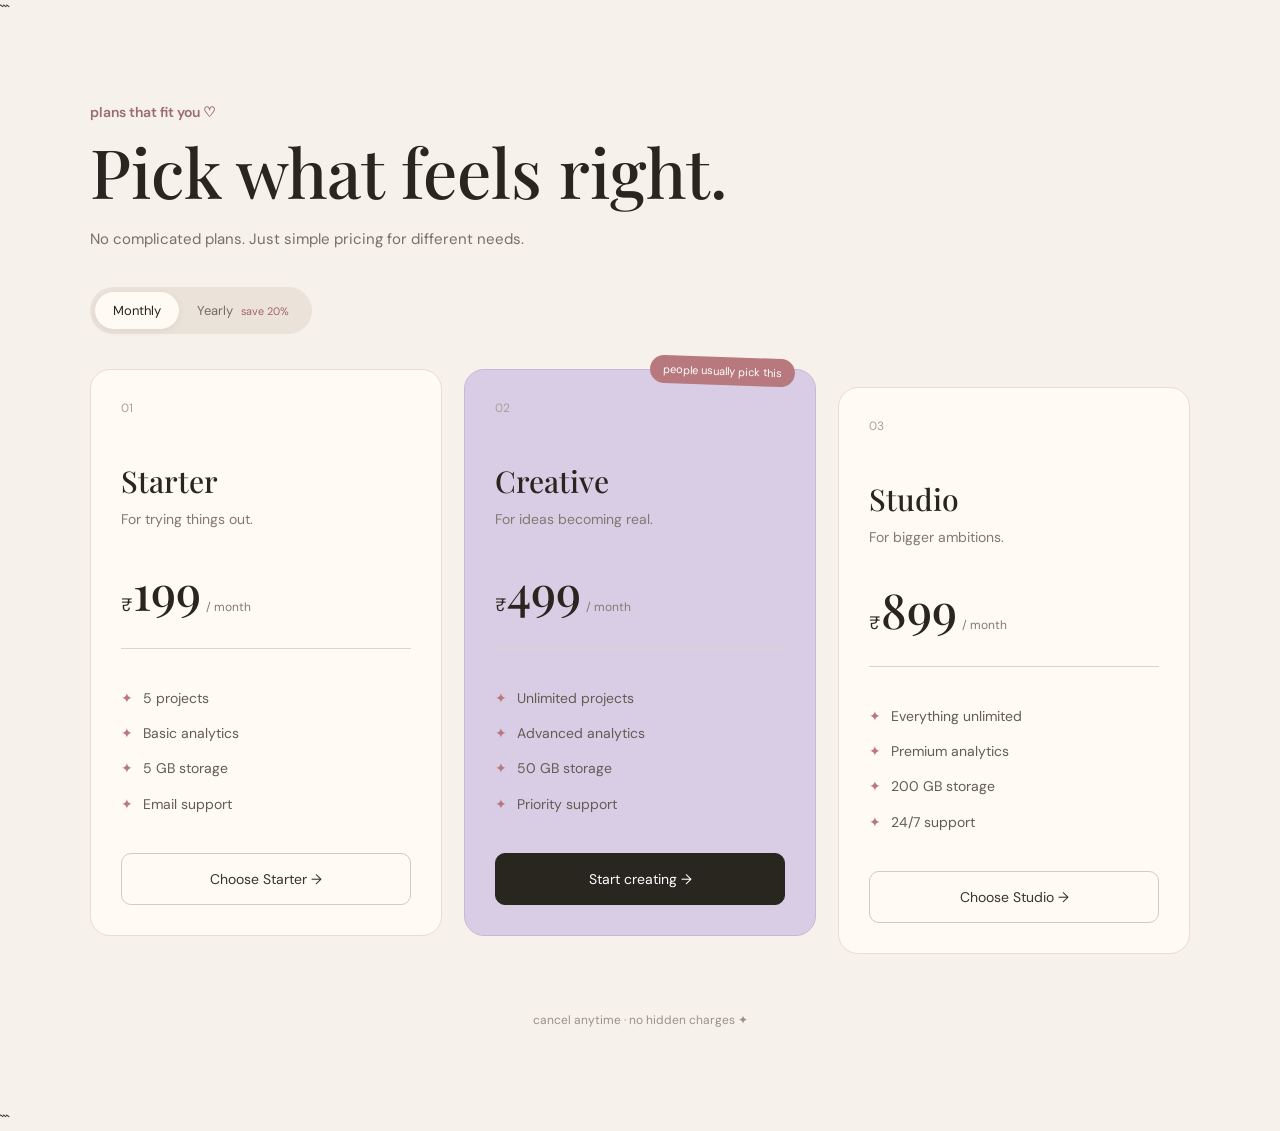
==== Pricing-Cards-section/index.html @ 5274ce8a "Added Pricing-Cards-section" ====
<!DOCTYPE html>

<html lang="en">
<head>
    <meta charset="UTF-8">
    <meta name="viewport" content="width=device-width, initial-scale=1.0">
    <title>Plans & Pricing</title>
    <link rel="stylesheet" href="style.css">
</head>

<body>

```
<main class="pricing">

    <div class="intro">
        <span>plans that fit you ♡</span>
        <h1>Pick what feels right.</h1>
        <p>No complicated plans. Just simple pricing for different needs.</p>
    </div>

    <div class="billing">
        <button class="active" id="monthly">Monthly</button>
        <button id="yearly">Yearly <small>save 20%</small></button>
    </div>

    <div class="cards">

        <div class="card">
            <p class="number">01</p>
            <h2>Starter</h2>
            <p class="about">For trying things out.</p>

            <div class="price">
                ₹<strong data-monthly="199" data-yearly="159">199</strong>
                <span>/ month</span>
            </div>

            <div class="line"></div>

            <ul>
                <li>5 projects</li>
                <li>Basic analytics</li>
                <li>5 GB storage</li>
                <li>Email support</li>
            </ul>

            <button class="choose" data-plan="Starter">
                Choose Starter →
            </button>
        </div>


        <div class="card featured">
            <div class="label">people usually pick this</div>

            <p class="number">02</p>
            <h2>Creative</h2>
            <p class="about">For ideas becoming real.</p>

            <div class="price">
                ₹<strong data-monthly="499" data-yearly="399">499</strong>
                <span>/ month</span>
            </div>

            <div class="line"></div>

            <ul>
                <li>Unlimited projects</li>
                <li>Advanced analytics</li>
                <li>50 GB storage</li>
                <li>Priority support</li>
            </ul>

            <button class="choose dark" data-plan="Creative">
                Start creating →
            </button>
        </div>


        <div class="card">
            <p class="number">03</p>
            <h2>Studio</h2>
            <p class="about">For bigger ambitions.</p>

            <div class="price">
                ₹<strong data-monthly="899" data-yearly="719">899</strong>
                <span>/ month</span>
            </div>

            <div class="line"></div>

            <ul>
                <li>Everything unlimited</li>
                <li>Premium analytics</li>
                <li>200 GB storage</li>
                <li>24/7 support</li>
            </ul>

            <button class="choose" data-plan="Studio">
                Choose Studio →
            </button>
        </div>

    </div>

    <p class="bottom-note">cancel anytime · no hidden charges ✦</p>

</main>

<script src="script.js"></script>
```

</body>
</html>
---- Pricing-Cards-section/style.css ----
@import url('https://fonts.googleapis.com/css2?family=DM+Sans:wght@400;500;600&family=Playfair+Display:wght@500;600&display=swap');

/* ===== RESET ===== */
* {
    margin: 0;
    padding: 0;
    box-sizing: border-box;
}

body {
    background: #f6f1ea;
    color: #29251f;
    font-family: "DM Sans", sans-serif;
}

/* ===== MAIN PRICING SECTION ===== */
.pricing {
    max-width: 1150px;
    margin: 0 auto;
    padding: 80px 25px;
}

/* ===== HEADING ===== */
.intro {
    max-width: 650px;
    margin-bottom: 35px;
}

.intro span {
    color: #9b6c72;
    font-size: 14px;
    font-weight: 600;
}

.intro h1 {
    font-family: "Playfair Display", serif;
    font-size: clamp(42px, 6vw, 68px);
    font-weight: 500;
    line-height: 1.1;
    margin: 12px 0 18px;
}

.intro p {
    color: #777067;
    font-size: 15px;
    line-height: 1.7;
}

/* ===== BILLING TOGGLE ===== */
.billing {
    display: flex;
    width: fit-content;
    padding: 5px;
    background: #ebe3d9;
    border-radius: 30px;
    margin-bottom: 35px;
}

.billing button {
    border: none;
    background: transparent;
    padding: 10px 18px;
    border-radius: 25px;
    cursor: pointer;
    color: #746d64;
    font-family: inherit;
    font-size: 13px;
    transition: background 0.2s ease, color 0.2s ease;
}

.billing button.active {
    background: #fffaf4;
    color: #29251f;
    box-shadow: 0 2px 8px rgba(0, 0, 0, 0.06);
}

.billing small {
    color: #a2636b;
    margin-left: 5px;
}

/* ===== PRICING CARDS ===== */
.cards {
    display: grid;
    grid-template-columns: repeat(3, minmax(0, 1fr));
    align-items: stretch;
    gap: 22px;
}

.card {
    position: relative;
    display: flex;
    flex-direction: column;
    min-width: 0;
    min-height: 500px;
    padding: 30px;
    background: #fffaf4;
    border: 1px solid #e7ddd2;
    border-radius: 20px;
    transition: transform 0.3s ease, box-shadow 0.3s ease;
}

.card:hover {
    transform: translateY(-7px);
    box-shadow: 0 18px 40px rgba(65, 49, 35, 0.09);
}

/* Studio card slight offset */
.card:nth-child(3) {
    transform: translateY(18px);
}

.card:nth-child(3):hover {
    transform: translateY(10px);
}

/* ===== FEATURED CARD ===== */
.featured {
    background: #d9cde5;
    border-color: #c8b8d7;
}

.featured:hover {
    transform: translateY(-10px);
}

.label {
    position: absolute;
    top: -13px;
    right: 20px;
    max-width: calc(100% - 40px);
    background: #b7797e;
    color: white;
    padding: 7px 13px;
    border-radius: 20px;
    font-size: 11px;
    text-align: center;
    transform: rotate(2deg);
}

/* ===== CARD CONTENT ===== */
.number {
    color: #aaa097;
    font-size: 12px;
    margin-bottom: 45px;
}

.card h2 {
    font-family: "Playfair Display", serif;
    font-size: 30px;
    font-weight: 500;
}

.about {
    color: #817970;
    margin: 7px 0 28px;
    font-size: 14px;
    line-height: 1.6;
}

/* ===== PRICE ===== */
.price {
    font-size: 18px;
    white-space: nowrap;
}

.price strong {
    font-family: "Playfair Display", serif;
    font-size: 48px;
    font-weight: 500;
}

.price span {
    color: #837b73;
    font-size: 12px;
}

.line {
    flex-shrink: 0;
    height: 1px;
    background: #ded3c7;
    margin: 25px 0;
}

/* ===== FEATURES LIST ===== */
.card ul {
    list-style: none;
    margin: 0 0 25px;
    padding: 0;
}

.card li {
    display: flex;
    align-items: flex-start;
    margin: 13px 0;
    color: #625c55;
    font-size: 14px;
    line-height: 1.6;
}

.card li::before {
    content: "✦";
    flex-shrink: 0;
    margin-right: 10px;
    color: #b7797e;
}

/* ===== BUTTON FIX ===== */
.choose {
    position: static;
    display: block;
    width: 100%;
    min-height: 52px;
    margin-top: auto;
    padding: 13px 10px;
    flex-shrink: 0;

    border: 1px solid #d7c9bd;
    background: transparent;
    border-radius: 10px;
    cursor: pointer;
    color: #38332d;
    font-family: inherit;
    font-size: 14px;
    transition: background 0.2s ease, color 0.2s ease;
}

.choose:hover {
    background: #29251f;
    color: white;
}

.choose.dark {
    background: #29251f;
    color: white;
    border-color: #29251f;
}

.choose.dark:hover {
    background: #51483f;
}

/* ===== BOTTOM NOTE ===== */
.bottom-note {
    text-align: center;
    margin-top: 75px;
    color: #9a9188;
    font-size: 12px;
    line-height: 1.6;
}

/* ===== TABLET ===== */
@media (max-width: 900px) {
    .pricing {
        padding: 65px 22px;
    }

    .cards {
        grid-template-columns: repeat(2, minmax(0, 1fr));
        gap: 25px;
    }

    .card {
        min-height: 480px;
        padding: 26px;
    }

    .card:nth-child(3),
    .card:nth-child(3):hover {
        transform: none;
    }

    .featured:hover,
    .card:hover {
        transform: translateY(-5px);
    }

    .bottom-note {
        margin-top: 35px;
    }
}

/* ===== MOBILE ===== */
@media (max-width: 600px) {
    .pricing {
        padding: 50px 18px;
    }

    .intro {
        margin-bottom: 28px;
    }

    .intro h1 {
        font-size: clamp(36px, 10vw, 44px);
        line-height: 1.12;
    }

    .intro p {
        font-size: 14px;
    }

    .billing {
        margin-bottom: 30px;
    }

    .cards {
        grid-template-columns: minmax(0, 1fr);
        gap: 24px;
    }

    .card {
        min-height: 0;
        padding: 26px 24px;
        transform: none;
    }

    .card:nth-child(3),
    .card:nth-child(3):hover,
    .card:hover,
    .featured:hover {
        transform: none;
    }

    .number {
        margin-bottom: 32px;
    }

    .price strong {
        font-size: 44px;
    }

    .line {
        margin: 22px 0;
    }

    .card ul {
        margin-bottom: 24px;
    }

    .card li {
        margin: 14px 0;
    }

    .choose {
        margin-top: 4px;
        min-height: 50px;
    }

    .bottom-note {
        margin-top: 35px;
    }
}

/* ===== SMALL MOBILE ===== */
@media (max-width: 360px) {
    .pricing {
        padding: 40px 14px;
    }

    .card {
        padding: 22px 18px;
    }

    .price strong {
        font-size: 38px;
    }

    .billing button {
        padding: 9px 12px;
        font-size: 12px;
    }
}
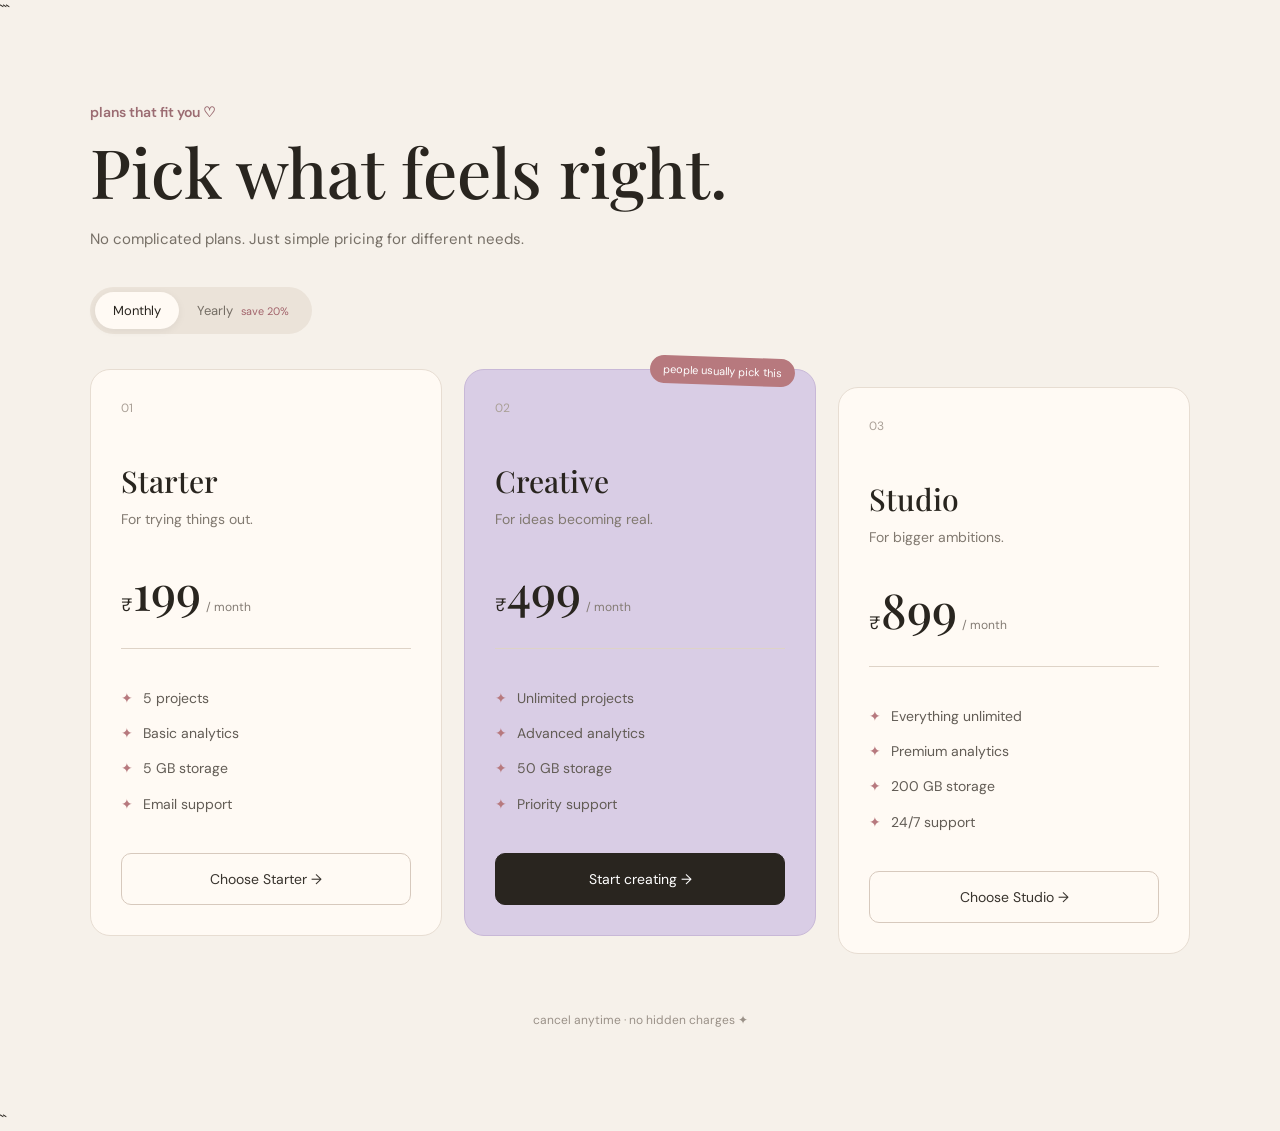
==== commit 4e3b2a17: "Added Drag-and-Drop-List" ====
--- a/Pricing-Cards-section/index.html
+++ b/Pricing-Cards-section/index.html
@@ -109,7 +109,7 @@
 </main>
 
 <script src="script.js"></script>
-```
+``
 
 </body>
 </html>
